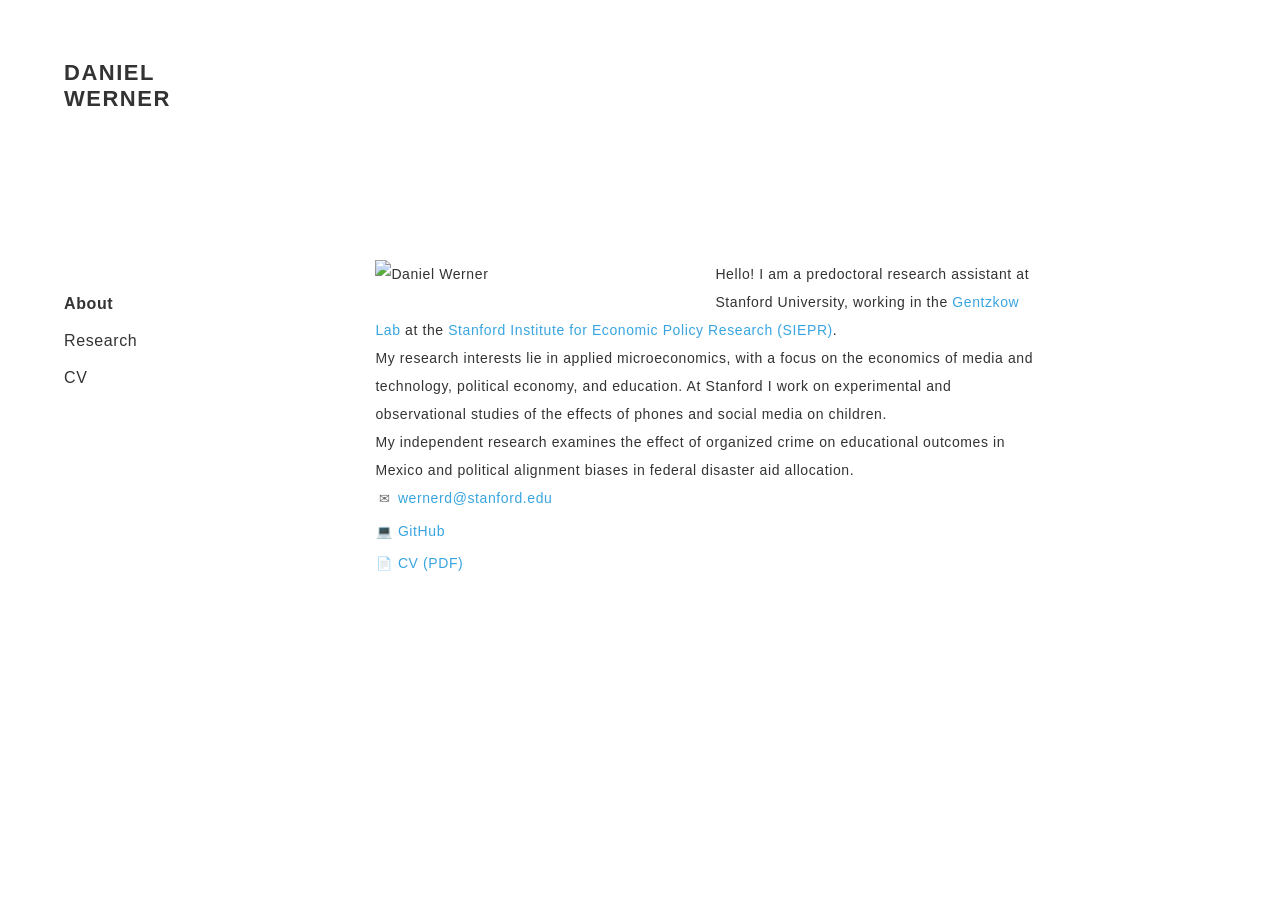
==== index.html @ b2d37131 "Initial site: personal academic website for Daniel Werner Three-page static site (About, Research, C" ====
<!DOCTYPE html>
<html lang="en-US">
<head>
    <meta charset="UTF-8">
    <meta name="viewport" content="width=device-width, initial-scale=1">
    <title>Daniel Werner</title>
    <link rel="stylesheet" href="https://use.typekit.net/mqm8jtm.css">
    <link rel="stylesheet" href="style.css">
</head>
<body>

<div class="site">

    <!-- Sidebar -->
    <div class="sidebar">
        <header class="site-header">
            <div class="site-name">
                <a href="index.html">Daniel<br>Werner</a>
            </div>
        </header>
        <nav class="main-navigation">
            <ul class="nav-menu">
                <li class="current-menu-item"><a href="index.html">About</a></li>
                <li><a href="research.html">Research</a></li>
                <li><a href="cv.html">CV</a></li>
            </ul>
        </nav>
    </div>

    <!-- Main Content -->
    <div class="site-content">
        <div class="content-area">
            <main class="site-main">

                <article>
                    <div class="entry-content">
                        <p>
                            <img class="front-photo" src="assets/photo.jpg" alt="Daniel Werner">
                            Hello! I am a predoctoral research assistant at Stanford University,
                            working in the <a href="https://www.matthewgentzkow.com/lab/">Gentzkow Lab</a>
                            at the <a href="https://siepr.stanford.edu/">Stanford Institute for Economic Policy Research (SIEPR)</a>.
                        </p>

                        <p>
                            My research interests lie in applied microeconomics, with a focus on
                            the economics of media and technology, political economy, and education.
                            At Stanford I work on experimental and observational studies of the effects
                            of phones and social media on children.
                        </p>

                        <p>
                            My independent research examines the effect of organized crime on
                            educational outcomes in Mexico and political alignment biases in
                            federal disaster aid allocation.
                        </p>

                        <p class="links">
                            <span class="link-icon">&#9993;</span> <a href="mailto:wernerd@stanford.edu">wernerd@stanford.edu</a>
                        </p>
                        <p class="links">
                            <span class="link-icon">&#128187;</span> <a href="https://github.com/wernerd-econ">GitHub</a>
                        </p>
                        <p class="links">
                            <span class="link-icon">&#128196;</span> <a href="assets/cv.pdf">CV (PDF)</a>
                        </p>
                    </div>
                </article>

            </main>
        </div>
    </div>

</div>

</body>
</html>
---- style.css ----
/* ==========================================================================
   Daniel Werner - Personal Academic Website
   Clean, minimalist academic style (inspired by Gentzkow site)
   ========================================================================== */

/* ---------- Reset & Base ---------- */
*, *::before, *::after {
    box-sizing: border-box;
    margin: 0;
    padding: 0;
}

body {
    background: #fff;
    font-family: "acumin-pro", "Helvetica Neue", Helvetica, Arial, sans-serif;
    font-size: 14px;
    font-weight: 300;
    line-height: 28px;
    letter-spacing: 0.6px;
    color: #333;
}

a {
    color: #333;
    text-decoration: none;
}

a:hover {
    border-bottom: 1px solid #333;
}

img {
    max-width: 100%;
    height: auto;
}

/* ---------- Site Layout ---------- */
.site {
    display: flex;
    min-height: 100vh;
}

/* ---------- Sidebar ---------- */
.sidebar {
    width: 300px;
    min-width: 300px;
    background: #fff;
    position: fixed;
    top: 0;
    left: 0;
    height: 100vh;
    z-index: 10;
}

.site-header {
    margin-top: 60px;
    padding: 0 0 0 64px;
    min-height: 200px;
}

.site-name {
    font-family: "acumin-pro", "Helvetica Neue", Helvetica, Arial, sans-serif;
    font-size: 22px;
    font-weight: 700;
    text-transform: uppercase;
    line-height: 1.2;
    letter-spacing: 1.5px;
    color: #333;
}

.site-name a {
    color: #333;
    border-bottom: none !important;
}

.site-name a:hover {
    border-bottom: none !important;
}

/* ---------- Navigation ---------- */
.main-navigation {
    font-size: 16px;
    line-height: 1.5;
    margin: 2em 5% 0 64px;
}

.nav-menu {
    list-style: none;
    padding: 0;
    margin: 0;
}

.nav-menu li:first-child a {
    padding-top: 0;
}

.nav-menu a {
    display: block;
    padding: 0.4em 0;
    color: #333;
    text-decoration: none;
    border-bottom: none !important;
}

.nav-menu a:hover {
    color: #555;
    border-bottom: none !important;
}

.current-menu-item a {
    font-weight: 600;
}

/* ---------- Main Content ---------- */
.site-content {
    margin-left: 300px;
    flex: 1;
}

.site-main {
    padding-top: 260px;
    max-width: 660px;
}

.content-area {
    padding: 0 7.6923%;
}

/* ---------- Entry Content ---------- */
.entry-content {
    padding: 0;
}

.entry-content a,
.paper-title a,
.dataset-title a,
.predoc-name a {
    color: #38A5E1;
    border-bottom: none;
}

.entry-content a:hover,
.paper-title a:hover,
.dataset-title a:hover,
.predoc-name a:hover {
    border-bottom: 1px solid #333;
}

/* ---------- About Page ---------- */
.front-photo {
    float: left;
    margin-right: 80px;
    margin-bottom: 1.5em;
    width: 260px;
}

.links {
    margin-bottom: 0.25em;
}

.links a {
    font-size: 14px;
    border-bottom: none !important;
    color: #38A5E1;
}

.links a:hover {
    border-bottom: 1px solid #333 !important;
}

.link-icon {
    font-size: 13px;
    display: inline-block;
    width: 18px;
    text-align: center;
    color: #666;
}

/* ---------- Section Headings ---------- */
h1.page-title {
    color: #757575;
    font-size: 18px;
    font-weight: 400;
    line-height: 28px;
    letter-spacing: 0.4px;
    margin-bottom: 2em;
}

h2.section-heading {
    font-size: 18px;
    font-weight: 600;
    line-height: 28px;
    letter-spacing: -0.01em;
    color: #6E6E6E;
    margin-top: 2.5em;
    margin-bottom: 1em;
}

h2.section-heading:first-of-type {
    margin-top: 0;
}

/* ---------- Research Page ---------- */
.paper-list {
    list-style: none;
    padding: 0;
}

.paper-list li {
    margin-bottom: 1.8em;
    line-height: 1.6;
}

.paper-title {
    font-weight: 400;
    font-size: 14px;
}

.paper-authors {
    color: #757575;
    font-size: 13px;
}

.paper-detail {
    color: #757575;
    font-size: 13px;
    font-style: italic;
}

/* ---------- CV Page ---------- */
.cv-section {
    margin-bottom: 2.5em;
}

.cv-section h3 {
    font-size: 15px;
    font-weight: 600;
    color: #6E6E6E;
    margin-bottom: 0.75em;
    text-transform: uppercase;
    letter-spacing: 0.5px;
}

.cv-entry {
    margin-bottom: 1em;
    line-height: 1.6;
}

.cv-entry .cv-primary {
    font-weight: 400;
}

.cv-entry .cv-secondary {
    color: #757575;
    font-size: 13px;
}

.cv-skills-grid {
    display: grid;
    grid-template-columns: 120px 1fr;
    gap: 0.3em 1.5em;
    font-size: 13px;
}

.cv-skills-grid dt {
    font-weight: 400;
    color: #333;
}

.cv-skills-grid dd {
    color: #757575;
}

/* ---------- Footer ---------- */
.site-footer {
    display: none;
}

/* ---------- Responsive ---------- */
@media screen and (max-width: 59.6875em) {
    .site {
        flex-direction: column;
    }

    .sidebar {
        position: relative;
        width: 100%;
        min-width: 100%;
        height: auto;
        padding: 20px;
    }

    .site-header {
        margin-top: 14px;
        padding: 0;
        min-height: auto;
    }

    .main-navigation {
        margin: 1em 0;
    }

    .nav-menu {
        display: flex;
        gap: 1.5em;
    }

    .nav-menu a {
        padding: 0.2em 0;
    }

    .site-content {
        margin-left: 0;
    }

    .site-main {
        padding-top: 40px;
    }

    .content-area {
        padding: 0 5%;
    }

    .front-photo {
        margin-right: 0;
        float: none;
        width: 100%;
        max-width: 260px;
        margin-bottom: 1.5em;
    }
}

@media screen and (max-width: 38.75em) {
    .nav-menu {
        flex-wrap: wrap;
        gap: 0.5em 1.5em;
    }

    .front-photo {
        max-width: 100%;
    }
}
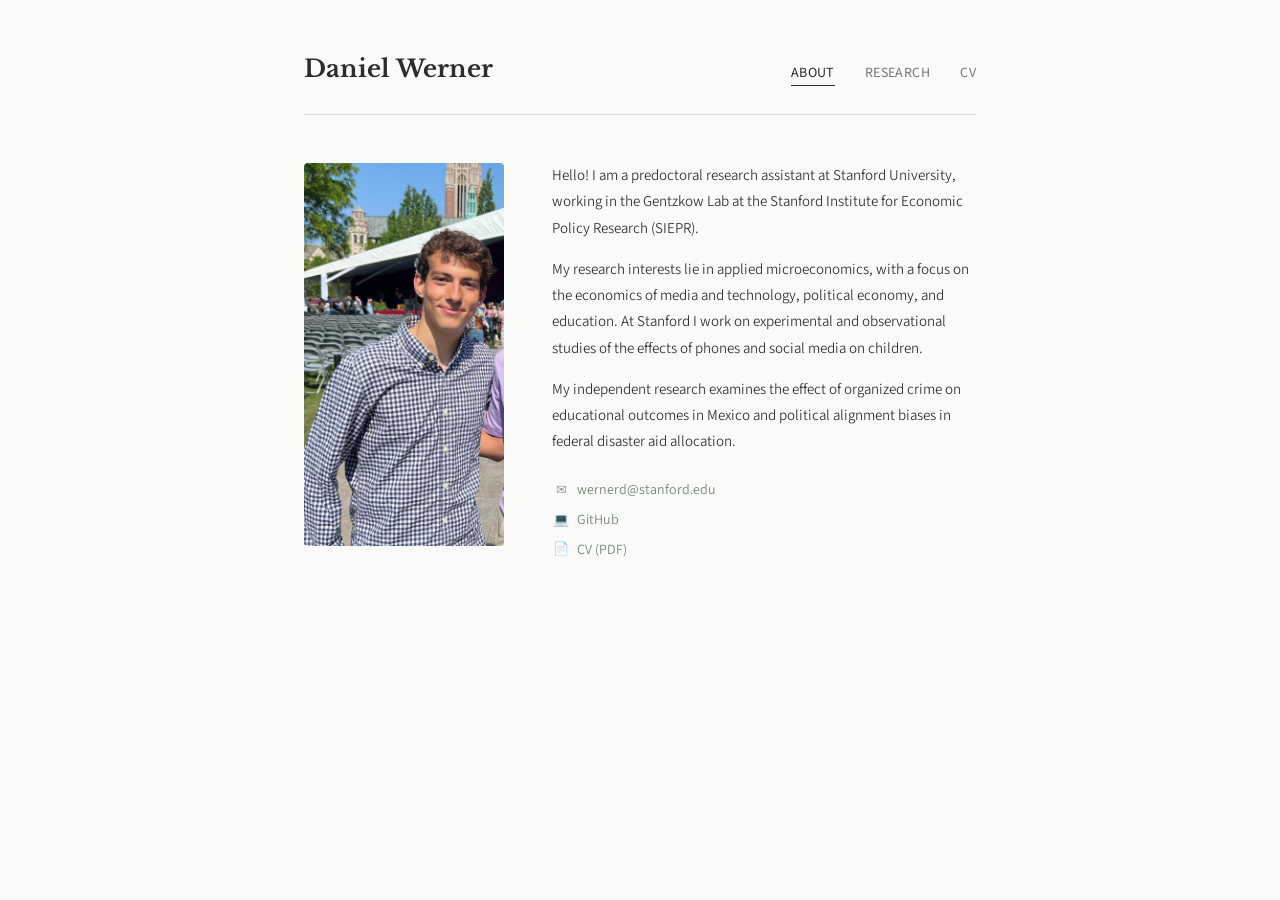
==== commit c64d0779: "Redesign site with new layout, fonts, and assets Swap from sidebar layout to top-nav centered single" ====
--- a/index.html
+++ b/index.html
@@ -4,72 +4,54 @@
     <meta charset="UTF-8">
     <meta name="viewport" content="width=device-width, initial-scale=1">
     <title>Daniel Werner</title>
-    <link rel="stylesheet" href="https://use.typekit.net/mqm8jtm.css">
+    <link rel="preconnect" href="https://fonts.googleapis.com">
+    <link rel="preconnect" href="https://fonts.gstatic.com" crossorigin>
+    <link href="https://fonts.googleapis.com/css2?family=Libre+Baskerville:wght@400;700&family=Source+Sans+3:wght@300;350;400;450;500;600&display=swap" rel="stylesheet">
     <link rel="stylesheet" href="style.css">
 </head>
 <body>
 
-<div class="site">
+<nav class="top-nav">
+    <div class="site-name"><a href="index.html">Daniel Werner</a></div>
+    <ul class="nav-menu">
+        <li class="current-menu-item"><a href="index.html">About</a></li>
+        <li><a href="research.html">Research</a></li>
+        <li><a href="cv.html">CV</a></li>
+    </ul>
+</nav>
 
-    <!-- Sidebar -->
-    <div class="sidebar">
-        <header class="site-header">
-            <div class="site-name">
-                <a href="index.html">Daniel<br>Werner</a>
+<div class="nav-divider"><hr></div>
+
+<div class="site-content">
+    <div class="about-layout">
+        <img class="front-photo" src="assets/photo.jpeg" alt="Daniel Werner">
+        <div class="bio">
+            <p>
+                Hello! I am a predoctoral research assistant at Stanford University,
+                working in the <a href="https://www.matthewgentzkow.com/lab/">Gentzkow Lab</a>
+                at the <a href="https://siepr.stanford.edu/">Stanford Institute for Economic Policy Research (SIEPR)</a>.
+            </p>
+
+            <p>
+                My research interests lie in applied microeconomics, with a focus on
+                the economics of media and technology, political economy, and education.
+                At Stanford I work on experimental and observational studies of the effects
+                of phones and social media on children.
+            </p>
+
+            <p>
+                My independent research examines the effect of organized crime on
+                educational outcomes in Mexico and political alignment biases in
+                federal disaster aid allocation.
+            </p>
+
+            <div class="contact-links">
+                <a href="mailto:wernerd@stanford.edu"><span class="link-icon">&#9993;</span> wernerd@stanford.edu</a>
+                <a href="https://github.com/wernerd-econ"><span class="link-icon">&#128187;</span> GitHub</a>
+                <a href="assets/cv.pdf"><span class="link-icon">&#128196;</span> CV (PDF)</a>
             </div>
-        </header>
-        <nav class="main-navigation">
-            <ul class="nav-menu">
-                <li class="current-menu-item"><a href="index.html">About</a></li>
-                <li><a href="research.html">Research</a></li>
-                <li><a href="cv.html">CV</a></li>
-            </ul>
-        </nav>
-    </div>
-
-    <!-- Main Content -->
-    <div class="site-content">
-        <div class="content-area">
-            <main class="site-main">
-
-                <article>
-                    <div class="entry-content">
-                        <p>
-                            <img class="front-photo" src="assets/photo.jpg" alt="Daniel Werner">
-                            Hello! I am a predoctoral research assistant at Stanford University,
-                            working in the <a href="https://www.matthewgentzkow.com/lab/">Gentzkow Lab</a>
-                            at the <a href="https://siepr.stanford.edu/">Stanford Institute for Economic Policy Research (SIEPR)</a>.
-                        </p>
-
-                        <p>
-                            My research interests lie in applied microeconomics, with a focus on
-                            the economics of media and technology, political economy, and education.
-                            At Stanford I work on experimental and observational studies of the effects
-                            of phones and social media on children.
-                        </p>
-
-                        <p>
-                            My independent research examines the effect of organized crime on
-                            educational outcomes in Mexico and political alignment biases in
-                            federal disaster aid allocation.
-                        </p>
-
-                        <p class="links">
-                            <span class="link-icon">&#9993;</span> <a href="mailto:wernerd@stanford.edu">wernerd@stanford.edu</a>
-                        </p>
-                        <p class="links">
-                            <span class="link-icon">&#128187;</span> <a href="https://github.com/wernerd-econ">GitHub</a>
-                        </p>
-                        <p class="links">
-                            <span class="link-icon">&#128196;</span> <a href="assets/cv.pdf">CV (PDF)</a>
-                        </p>
-                    </div>
-                </article>
-
-            </main>
         </div>
     </div>
-
 </div>
 
 </body>
--- a/style.css
+++ b/style.css
@@ -1,6 +1,6 @@
 /* ==========================================================================
    Daniel Werner - Personal Academic Website
-   Clean, minimalist academic style (inspired by Gentzkow site)
+   Minimalist single-column layout with top navigation
    ========================================================================== */
 
 /* ---------- Reset & Base ---------- */
@@ -11,22 +11,18 @@
 }
 
 body {
-    background: #fff;
-    font-family: "acumin-pro", "Helvetica Neue", Helvetica, Arial, sans-serif;
-    font-size: 14px;
-    font-weight: 300;
-    line-height: 28px;
-    letter-spacing: 0.6px;
-    color: #333;
+    background: #fafaf8;
+    font-family: "Source Sans 3", "Source Sans Pro", "Helvetica Neue", Arial, sans-serif;
+    font-size: 15px;
+    font-weight: 350;
+    line-height: 1.75;
+    color: #2c2c2c;
 }
 
 a {
-    color: #333;
+    color: #2c2c2c;
     text-decoration: none;
-}
-
-a:hover {
-    border-bottom: 1px solid #333;
+    transition: color 0.2s ease;
 }
 
 img {
@@ -34,166 +30,134 @@
     height: auto;
 }
 
-/* ---------- Site Layout ---------- */
-.site {
-    display: flex;
-    min-height: 100vh;
-}
-
-/* ---------- Sidebar ---------- */
-.sidebar {
-    width: 300px;
-    min-width: 300px;
-    background: #fff;
-    position: fixed;
-    top: 0;
-    left: 0;
-    height: 100vh;
-    z-index: 10;
-}
-
-.site-header {
-    margin-top: 60px;
-    padding: 0 0 0 64px;
-    min-height: 200px;
+/* ---------- Top Navigation ---------- */
+.top-nav {
+    max-width: 720px;
+    margin: 0 auto;
+    padding: 48px 24px 0;
+    display: flex;
+    justify-content: space-between;
+    align-items: baseline;
 }
 
 .site-name {
-    font-family: "acumin-pro", "Helvetica Neue", Helvetica, Arial, sans-serif;
-    font-size: 22px;
+    font-family: "Libre Baskerville", "Georgia", serif;
+    font-size: 24px;
     font-weight: 700;
-    text-transform: uppercase;
-    line-height: 1.2;
-    letter-spacing: 1.5px;
-    color: #333;
+    letter-spacing: 0.01em;
+    color: #2c2c2c;
 }
 
 .site-name a {
-    color: #333;
-    border-bottom: none !important;
+    color: #2c2c2c;
 }
 
 .site-name a:hover {
-    border-bottom: none !important;
-}
-
-/* ---------- Navigation ---------- */
-.main-navigation {
-    font-size: 16px;
-    line-height: 1.5;
-    margin: 2em 5% 0 64px;
+    color: #555;
 }
 
 .nav-menu {
     list-style: none;
-    padding: 0;
-    margin: 0;
-}
-
-.nav-menu li:first-child a {
-    padding-top: 0;
+    display: flex;
+    gap: 2em;
 }
 
 .nav-menu a {
-    display: block;
-    padding: 0.4em 0;
-    color: #333;
-    text-decoration: none;
-    border-bottom: none !important;
+    font-size: 14px;
+    font-weight: 400;
+    letter-spacing: 0.03em;
+    text-transform: uppercase;
+    color: #777;
+    padding-bottom: 2px;
+    border-bottom: 1.5px solid transparent;
+    transition: color 0.2s ease, border-color 0.2s ease;
 }
 
 .nav-menu a:hover {
-    color: #555;
-    border-bottom: none !important;
+    color: #2c2c2c;
+    border-bottom: 1.5px solid #2c2c2c;
 }
 
 .current-menu-item a {
-    font-weight: 600;
+    color: #2c2c2c;
+    border-bottom: 1.5px solid #2c2c2c;
+}
+
+/* ---------- Divider ---------- */
+.nav-divider {
+    max-width: 720px;
+    margin: 24px auto 0;
+    padding: 0 24px;
+}
+
+.nav-divider hr {
+    border: none;
+    border-top: 1px solid #ddd;
 }
 
 /* ---------- Main Content ---------- */
 .site-content {
-    margin-left: 300px;
-    flex: 1;
-}
-
-.site-main {
-    padding-top: 260px;
-    max-width: 660px;
-}
-
-.content-area {
-    padding: 0 7.6923%;
-}
-
-/* ---------- Entry Content ---------- */
-.entry-content {
-    padding: 0;
-}
-
-.entry-content a,
-.paper-title a,
-.dataset-title a,
-.predoc-name a {
-    color: #38A5E1;
-    border-bottom: none;
-}
-
-.entry-content a:hover,
-.paper-title a:hover,
-.dataset-title a:hover,
-.predoc-name a:hover {
-    border-bottom: 1px solid #333;
+    max-width: 720px;
+    margin: 0 auto;
+    padding: 48px 24px 80px;
 }
 
 /* ---------- About Page ---------- */
+.about-layout {
+    display: flex;
+    gap: 48px;
+    align-items: flex-start;
+}
+
 .front-photo {
-    float: left;
-    margin-right: 80px;
-    margin-bottom: 1.5em;
-    width: 260px;
-}
-
-.links {
-    margin-bottom: 0.25em;
-}
-
-.links a {
-    font-size: 14px;
-    border-bottom: none !important;
-    color: #38A5E1;
-}
-
-.links a:hover {
-    border-bottom: 1px solid #333 !important;
+    width: 200px;
+    min-width: 200px;
+    border-radius: 4px;
+}
+
+.bio p {
+    margin-bottom: 1em;
+}
+
+.bio p:last-child {
+    margin-bottom: 0;
+}
+
+.contact-links {
+    margin-top: 1.5em;
+    display: flex;
+    flex-direction: column;
+    gap: 0.35em;
+}
+
+.contact-links a {
+    color: #6b7f64;
+    font-size: 14px;
+    display: inline-flex;
+    align-items: center;
+    gap: 0.5em;
+}
+
+.contact-links a:hover {
+    color: #2c2c2c;
 }
 
 .link-icon {
     font-size: 13px;
-    display: inline-block;
     width: 18px;
     text-align: center;
-    color: #666;
+    color: #999;
 }
 
 /* ---------- Section Headings ---------- */
-h1.page-title {
-    color: #757575;
-    font-size: 18px;
-    font-weight: 400;
-    line-height: 28px;
-    letter-spacing: 0.4px;
-    margin-bottom: 2em;
-}
-
 h2.section-heading {
-    font-size: 18px;
-    font-weight: 600;
-    line-height: 28px;
-    letter-spacing: -0.01em;
-    color: #6E6E6E;
+    font-family: "Libre Baskerville", "Georgia", serif;
+    font-size: 20px;
+    font-weight: 700;
+    color: #2c2c2c;
     margin-top: 2.5em;
     margin-bottom: 1em;
+    letter-spacing: 0.01em;
 }
 
 h2.section-heading:first-of-type {
@@ -207,136 +171,121 @@
 }
 
 .paper-list li {
-    margin-bottom: 1.8em;
-    line-height: 1.6;
+    margin-bottom: 2em;
+    padding-left: 0;
 }
 
 .paper-title {
-    font-weight: 400;
-    font-size: 14px;
+    font-weight: 500;
+    font-size: 15px;
+    line-height: 1.5;
+}
+
+.paper-title a {
+    color: #6b7f64;
+    border-bottom: 1px solid transparent;
+}
+
+.paper-title a:hover {
+    color: #2c2c2c;
+    border-bottom: 1px solid #2c2c2c;
 }
 
 .paper-authors {
-    color: #757575;
-    font-size: 13px;
+    color: #888;
+    font-size: 13.5px;
+    margin-top: 0.15em;
 }
 
 .paper-detail {
-    color: #757575;
-    font-size: 13px;
+    color: #888;
+    font-size: 13.5px;
     font-style: italic;
+    margin-top: 0.3em;
+    line-height: 1.65;
 }
 
 /* ---------- CV Page ---------- */
+.cv-download {
+    margin-bottom: 2.5em;
+}
+
+.cv-download a {
+    color: #6b7f64;
+}
+
+.cv-download a:hover {
+    color: #2c2c2c;
+}
+
 .cv-section {
     margin-bottom: 2.5em;
 }
 
 .cv-section h3 {
-    font-size: 15px;
-    font-weight: 600;
-    color: #6E6E6E;
+    font-family: "Libre Baskerville", "Georgia", serif;
+    font-size: 14px;
+    font-weight: 700;
+    color: #888;
     margin-bottom: 0.75em;
     text-transform: uppercase;
-    letter-spacing: 0.5px;
+    letter-spacing: 0.06em;
 }
 
 .cv-entry {
     margin-bottom: 1em;
-    line-height: 1.6;
+    line-height: 1.65;
 }
 
 .cv-entry .cv-primary {
-    font-weight: 400;
+    font-weight: 450;
 }
 
 .cv-entry .cv-secondary {
-    color: #757575;
-    font-size: 13px;
+    color: #888;
+    font-size: 13.5px;
 }
 
 .cv-skills-grid {
     display: grid;
-    grid-template-columns: 120px 1fr;
+    grid-template-columns: 100px 1fr;
     gap: 0.3em 1.5em;
-    font-size: 13px;
+    font-size: 14px;
 }
 
 .cv-skills-grid dt {
-    font-weight: 400;
-    color: #333;
+    font-weight: 450;
+    color: #2c2c2c;
 }
 
 .cv-skills-grid dd {
-    color: #757575;
-}
-
-/* ---------- Footer ---------- */
-.site-footer {
-    display: none;
+    color: #888;
 }
 
 /* ---------- Responsive ---------- */
-@media screen and (max-width: 59.6875em) {
-    .site {
+@media screen and (max-width: 640px) {
+    .top-nav {
         flex-direction: column;
-    }
-
-    .sidebar {
-        position: relative;
+        gap: 1em;
+        padding-top: 32px;
+    }
+
+    .nav-menu {
+        gap: 1.5em;
+    }
+
+    .about-layout {
+        flex-direction: column;
+        gap: 24px;
+    }
+
+    .front-photo {
         width: 100%;
-        min-width: 100%;
-        height: auto;
-        padding: 20px;
-    }
-
-    .site-header {
-        margin-top: 14px;
-        padding: 0;
-        min-height: auto;
-    }
-
-    .main-navigation {
-        margin: 1em 0;
-    }
-
-    .nav-menu {
-        display: flex;
-        gap: 1.5em;
-    }
-
-    .nav-menu a {
-        padding: 0.2em 0;
+        max-width: 240px;
+        min-width: unset;
     }
 
     .site-content {
-        margin-left: 0;
-    }
-
-    .site-main {
-        padding-top: 40px;
-    }
-
-    .content-area {
-        padding: 0 5%;
-    }
-
-    .front-photo {
-        margin-right: 0;
-        float: none;
-        width: 100%;
-        max-width: 260px;
-        margin-bottom: 1.5em;
-    }
-}
-
-@media screen and (max-width: 38.75em) {
-    .nav-menu {
-        flex-wrap: wrap;
-        gap: 0.5em 1.5em;
-    }
-
-    .front-photo {
-        max-width: 100%;
-    }
-}
+        padding: 32px 20px 60px;
+    }
+}
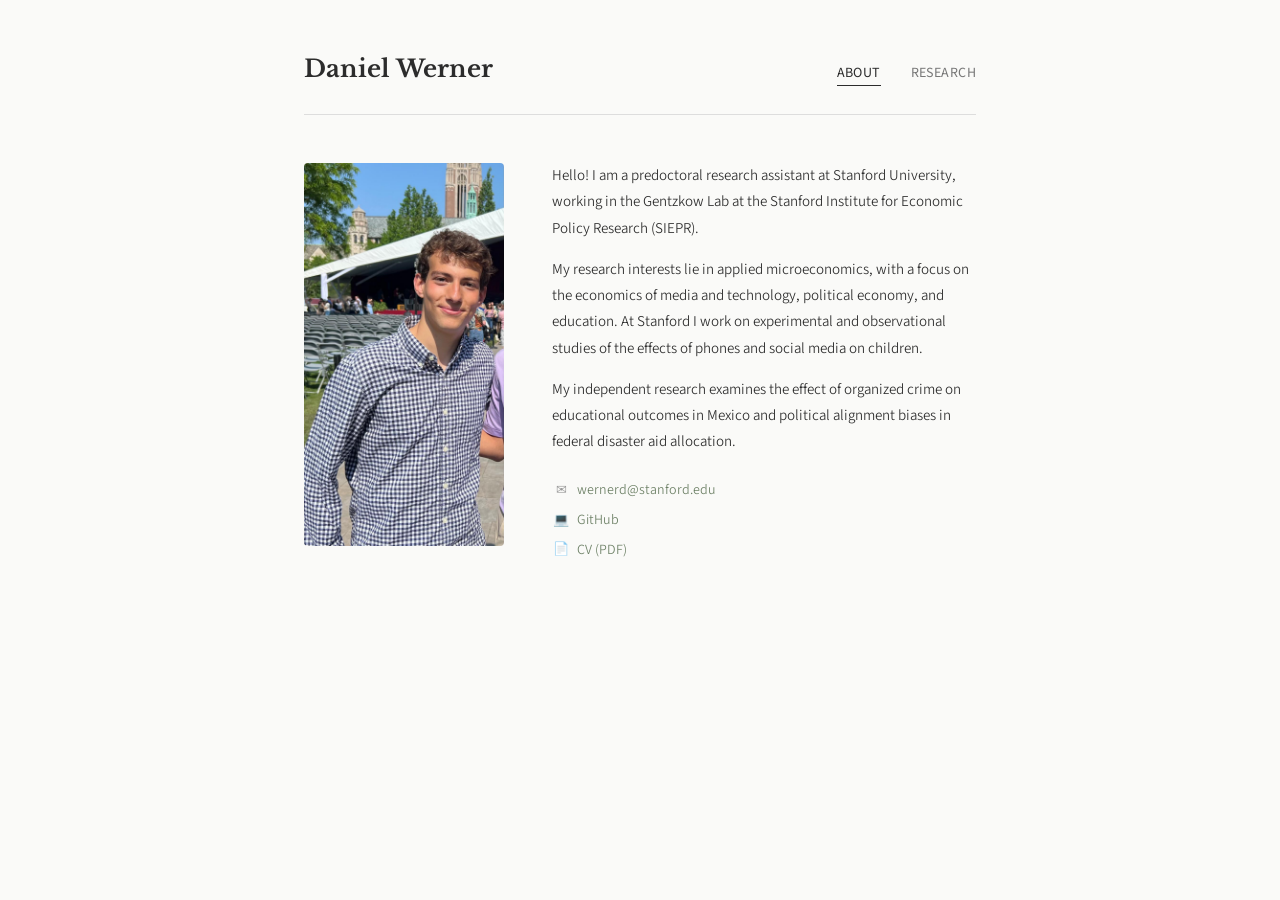
==== commit 5c1e162a: "Remove CV nav page and add PDI working paper to research - Remove CV link from navigation on index a" ====
--- a/index.html
+++ b/index.html
@@ -16,7 +16,6 @@
     <ul class="nav-menu">
         <li class="current-menu-item"><a href="index.html">About</a></li>
         <li><a href="research.html">Research</a></li>
-        <li><a href="cv.html">CV</a></li>
     </ul>
 </nav>
 
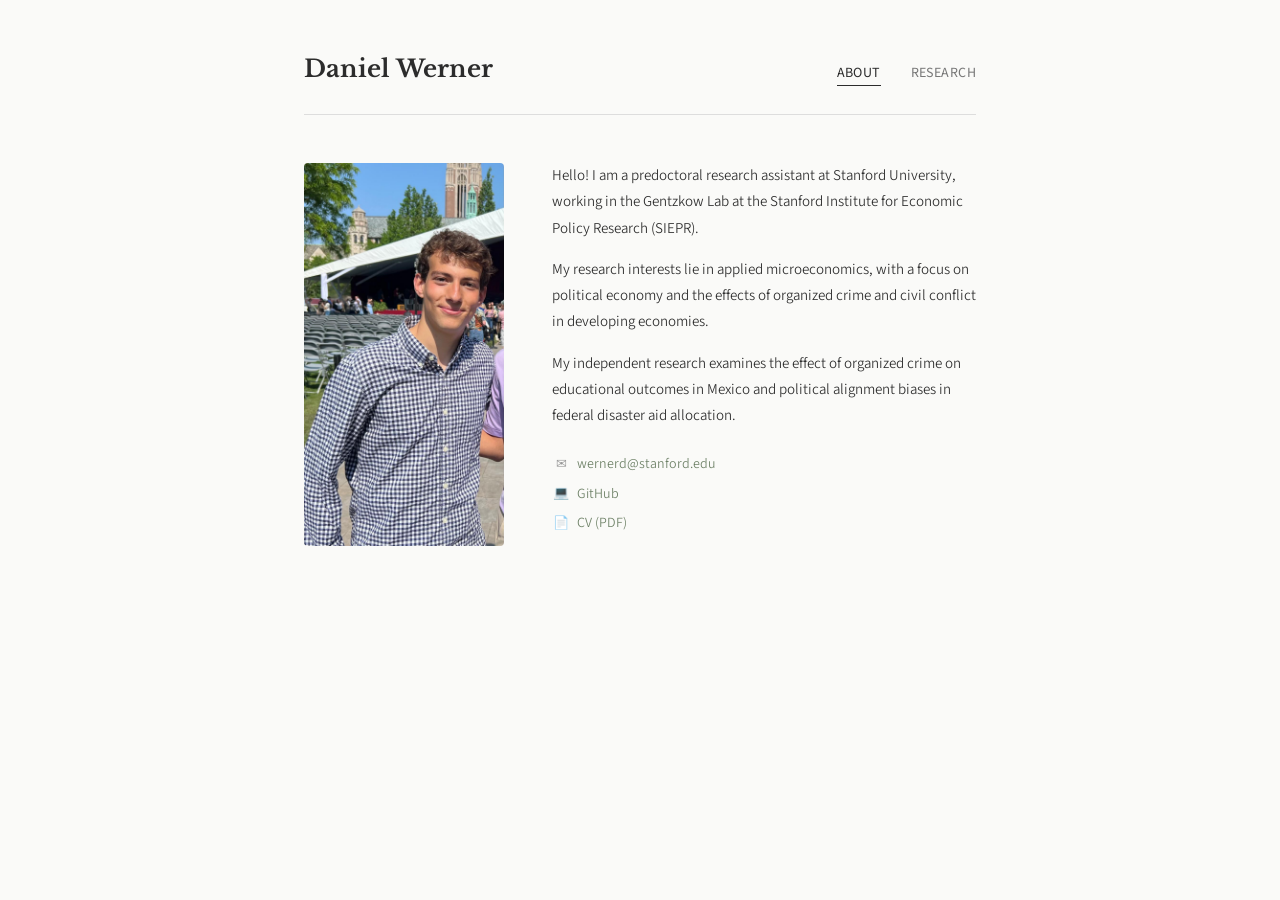
==== commit b4b6022f: "Update research interests paragraph on About page Co-Authored-By: Claude Opus 4.6 <noreply@anthropic" ====
--- a/index.html
+++ b/index.html
@@ -3,11 +3,54 @@
 <head>
     <meta charset="UTF-8">
     <meta name="viewport" content="width=device-width, initial-scale=1">
-    <title>Daniel Werner</title>
+    <title>Daniel Werner | Stanford Predoctoral Research Assistant</title>
+    <meta name="description" content="Daniel Werner is a predoctoral research assistant at Stanford University (Gentzkow Lab, SIEPR). Research interests: applied microeconomics, media and technology, political economy, and education.">
+    <meta name="author" content="Daniel Werner">
+    <meta name="robots" content="index, follow">
+    <link rel="canonical" href="https://wernerd-econ.github.io/daniel-werner.github.io/">
+
+    <!-- Open Graph -->
+    <meta property="og:type" content="profile">
+    <meta property="og:title" content="Daniel Werner | Stanford Predoctoral Research Assistant">
+    <meta property="og:description" content="Predoctoral RA at Stanford (Gentzkow Lab, SIEPR). Applied microeconomics, media and technology, political economy, education.">
+    <meta property="og:url" content="https://wernerd-econ.github.io/daniel-werner.github.io/">
+    <meta property="og:image" content="https://wernerd-econ.github.io/daniel-werner.github.io/assets/photo.jpeg">
+
+    <!-- Twitter -->
+    <meta name="twitter:card" content="summary">
+    <meta name="twitter:title" content="Daniel Werner | Stanford Predoctoral Research Assistant">
+    <meta name="twitter:description" content="Predoctoral RA at Stanford (Gentzkow Lab, SIEPR). Applied microeconomics, media and technology, political economy, education.">
+    <meta name="twitter:image" content="https://wernerd-econ.github.io/daniel-werner.github.io/assets/photo.jpeg">
+
     <link rel="preconnect" href="https://fonts.googleapis.com">
     <link rel="preconnect" href="https://fonts.gstatic.com" crossorigin>
     <link href="https://fonts.googleapis.com/css2?family=Libre+Baskerville:wght@400;700&family=Source+Sans+3:wght@300;350;400;450;500;600&display=swap" rel="stylesheet">
     <link rel="stylesheet" href="style.css">
+
+    <!-- Structured data: Person schema for Google -->
+    <script type="application/ld+json">
+    {
+      "@context": "https://schema.org",
+      "@type": "Person",
+      "name": "Daniel Werner",
+      "url": "https://wernerd-econ.github.io/daniel-werner.github.io/",
+      "image": "https://wernerd-econ.github.io/daniel-werner.github.io/assets/photo.jpeg",
+      "jobTitle": "Predoctoral Research Assistant",
+      "email": "mailto:wernerd@stanford.edu",
+      "affiliation": {
+        "@type": "Organization",
+        "name": "Stanford Institute for Economic Policy Research (SIEPR)",
+        "url": "https://siepr.stanford.edu/"
+      },
+      "worksFor": {
+        "@type": "Organization",
+        "name": "Stanford University"
+      },
+      "sameAs": [
+        "https://github.com/wernerd-econ"
+      ]
+    }
+    </script>
 </head>
 <body>
 
@@ -33,9 +76,8 @@
 
             <p>
                 My research interests lie in applied microeconomics, with a focus on
-                the economics of media and technology, political economy, and education.
-                At Stanford I work on experimental and observational studies of the effects
-                of phones and social media on children.
+                political economy and the effects of organized crime and civil conflict
+                in developing economies.
             </p>
 
             <p>
